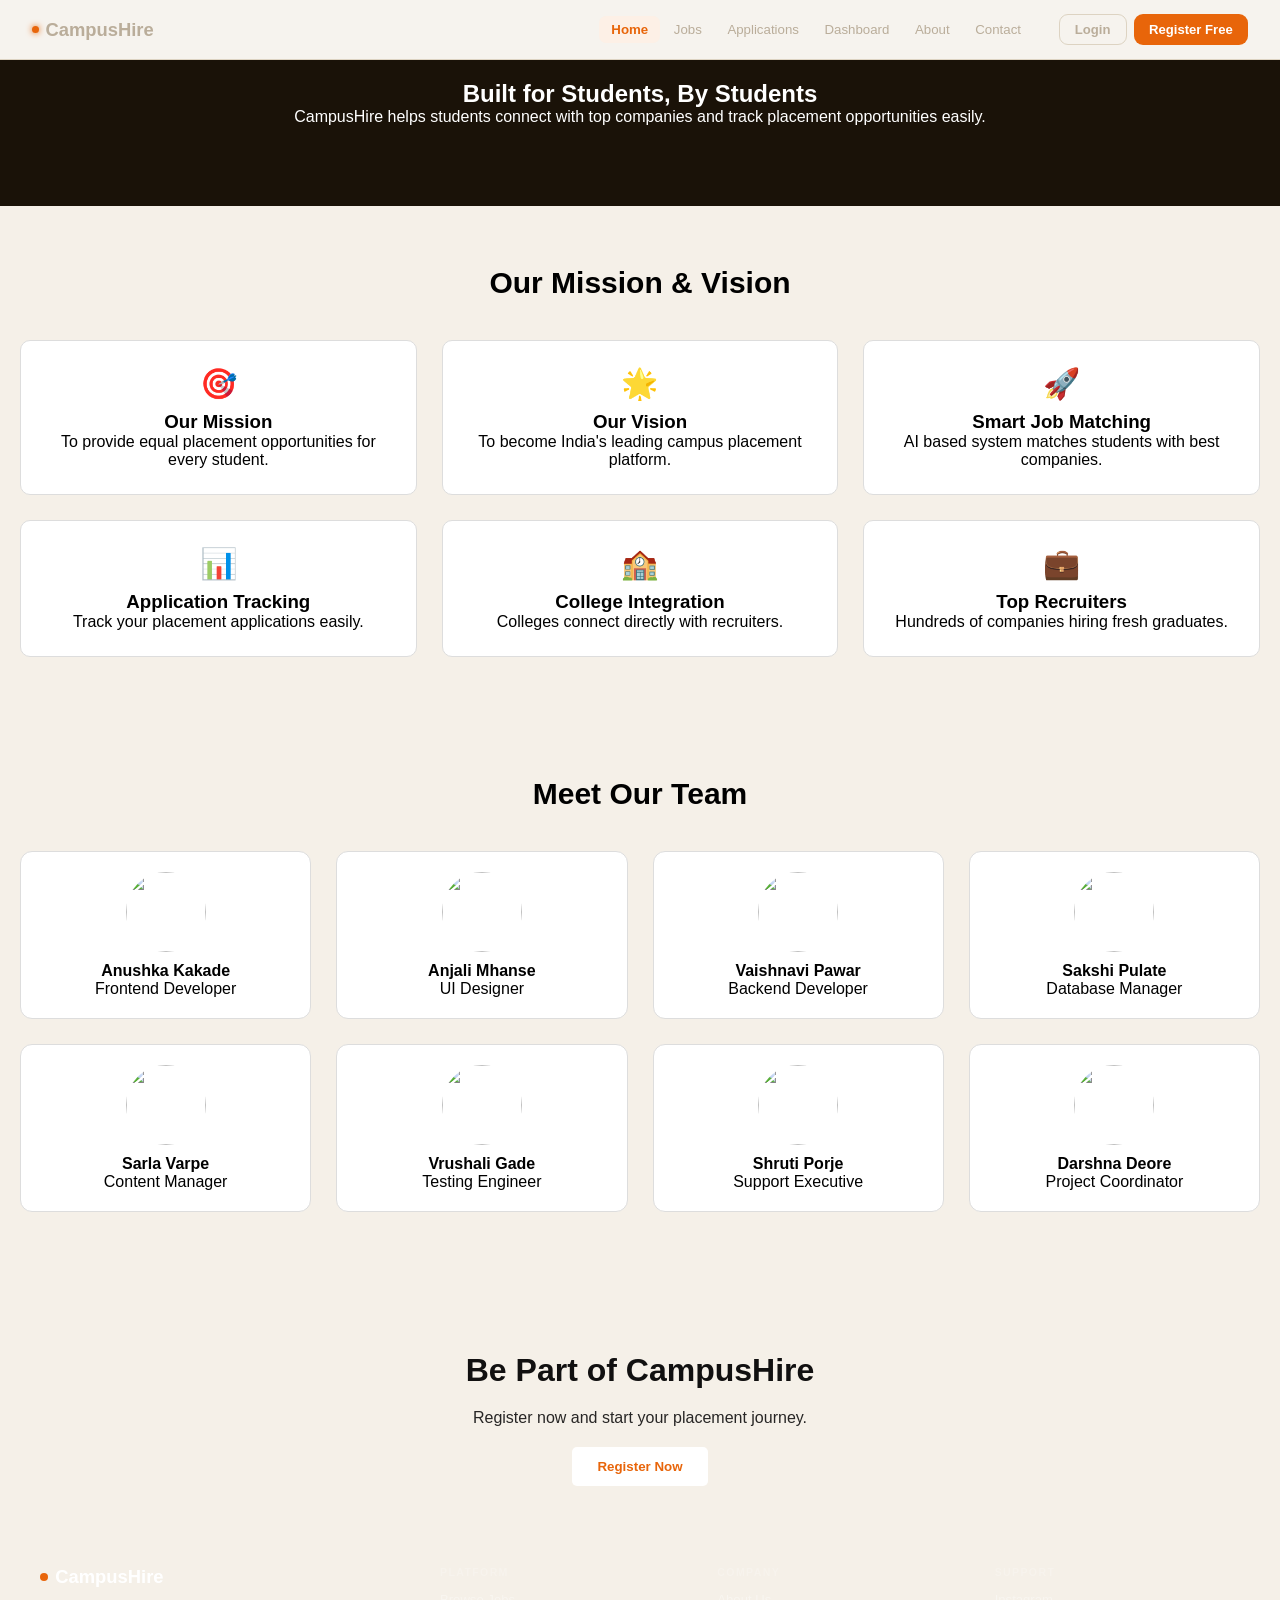
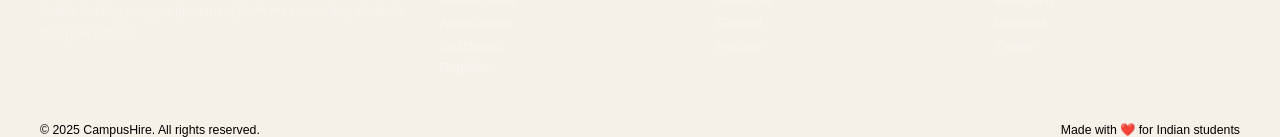
==== pages/about.html @ 1235e3e7 "upadte" ====
<!DOCTYPE html>
<html lang="en">
<head>
<meta charset="UTF-8">
<meta name="viewport" content="width=device-width, initial-scale=1.0">
<title>CampusHire - About</title>
<link rel="stylesheet" href="../css/about.css">
<script src="../js/about.js"></script>
</head>
<body>
<header>
  <nav class="navbar" id="navbar">
    <a class="nav-logo" href="#"><span class="nav-dot"></span>CampusHire</a>
    <div class="nav-links">
      <a href="../index.html" class="active">Home</a>
      <a href="../pages/job-listing.html">Jobs</a>
      <a href="../pages/Application-status.html">Applications</a>
      <a href="../pages/student-dashboard.html">Dashboard</a>
      <a href="../pages/about.html">About</a>
      <a href="../pages/contact.html">Contact</a>
    </div>
    <div class="nav-cta">
      <button class="btn btn-outline">Login</button>
      <button class="btn btn-primary">Register Free</button>
    </div>
    <button class="hamburger" id="hamburger" onclick="toggleMenu()">
      <span></span><span></span><span></span>
    </button>
  </nav>
  <!-- Mobile Menu -->
 
</header>
<!-- HERO SECTION -->

<section class="hero">

<h1>Built for Students, By Students</h1>

<p>
CampusHire helps students connect with top companies and track placement opportunities easily.
</p>

</section>


<!-- FEATURES SECTION -->

<section class="section">

<h2 class="section-title">Our Mission & Vision</h2>

<div class="feature-grid">

<div class="feature-card">

<div class="icon">🎯</div>

<h3>Our Mission</h3>

<p>
To provide equal placement opportunities for every student.
</p>

</div>


<div class="feature-card">

<div class="icon">🌟</div>

<h3>Our Vision</h3>

<p>
To become India's leading campus placement platform.
</p>

</div>


<div class="feature-card">

<div class="icon">🚀</div>

<h3>Smart Job Matching</h3>

<p>
AI based system matches students with best companies.
</p>

</div>


<div class="feature-card">

<div class="icon">📊</div>

<h3>Application Tracking</h3>

<p>
Track your placement applications easily.
</p>

</div>


<div class="feature-card">

<div class="icon">🏫</div>

<h3>College Integration</h3>

<p>
Colleges connect directly with recruiters.
</p>

</div>


<div class="feature-card">

<div class="icon">💼</div>

<h3>Top Recruiters</h3>

<p>
Hundreds of companies hiring fresh graduates.
</p>

</div>

</div>

</section>


<!-- TEAM SECTION -->

<section class="section">

<h2 class="section-title">Meet Our Team</h2>

<div class="team-grid">

<div class="team-card">

<img src="images/member1.jpg">

<h4>Anushka Kakade</h4>

<p>Frontend Developer</p>

</div>

<div class="team-card">

<img src="images/member2.jpg">

<h4>Anjali Mhanse</h4>

<p>UI Designer</p>

</div>

<div class="team-card">

<img src="images/member3.jpg">

<h4>Vaishnavi Pawar</h4>

<p>Backend Developer</p>

</div>

<div class="team-card">

<img src="images/member4.jpg">

<h4>Sakshi Pulate</h4>

<p>Database Manager</p>

</div>

<div class="team-card">

<img src="images/member5.jpg">

<h4>Sarla Varpe</h4>

<p>Content Manager</p>

</div>

<div class="team-card">

<img src="images/member6.jpg">

<h4>Vrushali Gade</h4>

<p>Testing Engineer</p>

</div>

<div class="team-card">

<img src="images/member7.jpg">

<h4>Shruti Porje</h4>

<p>Support Executive</p>

</div>

<div class="team-card">

<img src="images/member8.jpg">

<h4>Darshna Deore</h4>

<p>Project Coordinator</p>

</div>

</div>

</section>


<!-- JOIN SECTION -->

<section class="join">

<h2>Be Part of CampusHire</h2>

<p>
Register now and start your placement journey.
</p>

<button onclick="showToast()">Register Now</button>

</section>
<div id="toast"></div>

<script src="../js/about.js"></script>
<footer class="footer">
  <div class="footer-inner">
    <div>
      <div class="footer-brand">
        <span class="footer-brand-dot"></span>CampusHire
      </div>
      <p class="footer-desc">India's leading campus placement platform connecting students to top recruiters.</p>
    </div>
    <div class="footer-col">
      <div class="footer-col-title">Platform</div>
      <a href="../pages/job-listing.html">Browse Jobs</a>
      <a href="../pages/Application-status.html">Applications</a>
      <a href="../pages/student-dashboard.html">Dashboard</a>
      <a href="../pages/student-registration.html">Register</a>
    </div>
    <div class="footer-col">
      <div class="footer-col-title">Company</div>
      <a href="../pages/about.html">About Us</a>
      <a href="../pages/contact.html">Contact</a>
      <a href="../pages/student-registration.html">register</a>
    </div>
    <div class="footer-col">
      <div class="footer-col-title">Support</div>
      <a href="https://www.instagram.com/?hl=en">Instagram</a>
      <a href="https://www.facebook.com/">facebook</a>
      <a href="https://x.com/">Twitter</a>
    </div>
  </div>
  <div class="footer-bottom">
    <span>© 2025 CampusHire. All rights reserved.</span>
    <span>Made with ❤️ for Indian students</span>
  </div>
</footer>
</body>
</html>
---- css/about.css ----
/* HEADER CSS */
*,
*::before,
*::after {
    box-sizing: border-box;
    margin: 0;
    padding: 0
}

:root {
    --bg: #F5F0E8;
    --white: #FFFDF8;
    --border: #DDD3C2;

    --ink2: #baad9a;
    --muted: #ccc3b5;
    --orange: #E8650A;
    --orange-deep: #C4500A;
    --orange-s: #FDF0E6;
}

body {
    font-family: 'Bricolage Grotesque', sans-serif;
    background: var(--bg);
    color: var(--ink)
}

.navbar {
    position: fixed;
    top: 0;
    left: 0;
    right: 0;
    height: 60px;
    background: rgba(255, 253, 248, 0.96);
    backdrop-filter: blur(16px);
    border-bottom: 1.5px solid var(--border);
    z-index: 999;
    display: flex;
    align-items: center;
    padding: 0 2rem;
    gap: 1rem
}

.nav-logo {
    font-family: 'Clash Display', sans-serif;
    font-weight: 700;
    font-size: 1.15rem;
    color: var(--ink);
    display: flex;
    align-items: center;
    gap: 0.4rem;
    text-decoration: none;
    margin-right: auto;
    text-decoration: none;
    color: #baad9a;

}

.nav-dot {
    width: 7px;
    height: 7px;
    border-radius: 50%;
    background: var(--orange);
    box-shadow: 0 0 6px var(--orange)
}

.nav-links {
    display: flex;
    gap: 0.1rem
}

.nav-links a {
    font-size: 0.83rem;
    font-weight: 500;
    color: var(--ink2);
    padding: 0.38rem 0.75rem;
    border-radius: 7px;
    text-decoration: none;
    transition: all 0.18s;
    cursor: pointer
}

.nav-links a:hover,
.nav-links a.active {
    background: var(--orange-s);
    color: var(--orange);
    font-weight: 600
}

.nav-cta {
    display: flex;
    gap: 0.45rem;
    margin-left: 0.6rem
}

.btn {
    display: inline-flex;
    align-items: center;
    gap: 0.35rem;
    padding: 0.45rem 0.95rem;
    border-radius: 9px;
    font-size: 0.82rem;
    font-weight: 600;
    cursor: pointer;
    transition: all 0.18s;
    border: none;
    font-family: 'Bricolage Grotesque', sans-serif;
    text-decoration: none
}

.btn-outline {
    background: transparent;
    border: 1.5px solid var(--border);
    color: var(--ink2)
}

.btn-outline:hover {
    border-color: var(--orange);
    color: var(--orange)
}

.btn-primary {
    background: var(--orange);
    color: #fff
}

.btn-primary:hover {
    background: var(--orange-deep);
    transform: translateY(-1px)
}

/* Hamburger (mobile) */
.hamburger {
    display: none;
    flex-direction: column;
    gap: 5px;
    cursor: pointer;
    background: none;
    border: none;
    padding: 4px
}

.hamburger span {
    display: block;
    width: 22px;
    height: 2px;
    background: var(--ink);
    border-radius: 2px;
    transition: all 0.28s
}

.hamburger.open span:nth-child(1) {
    transform: translateY(7px) rotate(45deg)
}

.hamburger.open span:nth-child(2) {
    opacity: 0
}

.hamburger.open span:nth-child(3) {
    transform: translateY(-7px) rotate(-45deg)
}

/* Mobile dropdown */
.mobile-menu {
    display: none;
    position: fixed;
    top: 60px;
    left: 0;
    right: 0;
    background: var(--white);
    border-bottom: 1.5px solid var(--border);
    padding: 1rem 1.5rem 1.5rem;
    z-index: 998;
    flex-direction: column;
    gap: 0.3rem;
    box-shadow: 0 10px 28px rgba(26, 18, 8, 0.1)
}

.mobile-menu.open {
    display: flex
}

.mobile-menu a {
    font-size: 0.9rem;
    font-weight: 500;
    color: var(--ink2);
    padding: 0.6rem 0.8rem;
    border-radius: 8px;
    text-decoration: none;
    transition: all 0.18s;
    cursor: pointer
}

.mobile-menu a:hover,
.mobile-menu a.active {
    background: var(--orange-s);
    color: var(--orange);
    font-weight: 600
}

.mobile-cta {
    display: flex;
    gap: 0.5rem;
    margin-top: 0.8rem;
    padding-top: 0.8rem;
    border-top: 1.5px solid var(--border)
}

.mobile-cta .btn {
    flex: 1;
    justify-content: center
}

@media(max-width:680px) {

    .nav-links,
    .nav-cta {
        display: none
    }

    .hamburger {
        display: flex
    }
}

* {
    margin: 0;
    padding: 0;
    box-sizing: border-box;

}

body {

    font-family: Arial;

    background: #f5f0e8;

}

.hero {

    text-align: center;

    padding: 80px 20px;

    background: #1a1208;

    color: white;

}

.about-hero p {
    color: rgba(255, 255, 255, 0.48);
    font-size: 0.95rem;
    max-width: 540px;
    margin: 2rem auto 0;
    /* वरचा space वाढवला */
    line-height: 1.75;
    position: relative;
    z-index: 1;
}


/* SECTION */

.section {

    padding: 60px 20px;

    text-align: center;

}

.section-title {

    font-size: 30px;

    margin-bottom: 40px;

}


/* FEATURES */

.feature-grid {

    display: grid;

    grid-template-columns: repeat(3, 1fr);

    gap: 25px;

}

.feature-card {

    background: white;

    padding: 25px;

    border-radius: 10px;

    border: 1px solid #ddd;

}

.feature-card {

    background: white;
    padding: 25px;
    border-radius: 10px;
    border: 1px solid #ddd;
    transition: 0.3s;

}

.feature-card:hover {

    transform: translateY(-8px);
    box-shadow: 0 10px 25px rgba(0, 0, 0, 0.15);
    border-color: #e8650a;

}

.icon {

    font-size: 30px;

    margin-bottom: 10px;

}


/* TEAM */

.team-grid {

    display: grid;

    grid-template-columns: repeat(4, 1fr);

    gap: 25px;

}

.team-card {

    background: white;

    padding: 20px;

    border-radius: 10px;

    border: 1px solid #ddd;

}



.team-card img {

    width: 80px;

    height: 80px;

    border-radius: 50%;

    margin-bottom: 10px;

}

.team-card {

    background: white;

    padding: 20px;

    border-radius: 12px;

    border: 1px solid #ddd;

    text-align: center;

    transition: all 0.3s ease;

    cursor: pointer;

}

.team-card:hover {

    transform: translateY(-10px);

    box-shadow: 0 12px 30px rgba(0, 0, 0, 0.15);

    border-color: #e8650a;

}


/* JOIN */

.join {

    text-align: center;

    padding: 80px 20px;

    background: linear-gradient(135deg, #e8650a a, #f28a3c);

    color: rgb(17, 16, 16);

}

.join h2 {

    font-size: 32px;
    margin-bottom: 20px;

}

.join p {
    font-size: 16px;
    margin-bottom: 20px;
    opacity: 0.9;
}

.join button {

    padding: 12px 25px;

    border: none;

    background: white;

    color: #e8650a;

    border-radius: 5px;

    font-weight: bold;

    cursor: pointer;

    transition: all 0.3s ease;

}

.join button:hover {

    background: #1a1208;

    color: white;

    transform: translateY(-3px);
}

/* TOAST */

#toast {
    position: fixed;
    bottom: 20px;
    right: 20px;
    background: black;
    color: white;
    padding: 10px 20px;
    border-radius: 5px;
    display: none;
}

══════════════════════════════════════ */
.footer{
  background:var(--ink);
  color:rgba(255,255,255,0.4);
  padding:3.5rem 2.5rem 2rem
}
.footer-inner{
  display:grid;
  grid-template-columns:1.5fr 1fr 1fr 1fr;
  gap:2rem;
  max-width:1200px;margin:0 auto 2.5rem
}

/* Brand col */
.footer-brand-wrap{}
.footer-brand{
  font-family:'Clash Display',sans-serif;font-weight:700;
  font-size:1.15rem;color:#fff;
  display:flex;align-items:center;gap:0.45rem;margin-bottom:0.75rem
}
.footer-brand-dot{
  width:8px;height:8px;border-radius:50%;background:var(--orange)
}
.footer-desc{
  font-size:0.81rem;line-height:1.75;
  color:rgba(255,255,255,0.3);margin-bottom:1.3rem
}

/* Social icons */
.footer-socials{display:flex;gap:0.5rem;flex-wrap:wrap}
.footer-social-btn{
  width:34px;height:34px;border-radius:9px;
  background:rgba(255,255,255,0.07);
  border:1px solid rgba(255,255,255,0.1);
  display:flex;align-items:center;justify-content:center;
  font-size:0.9rem;cursor:pointer;transition:all 0.2s;
  text-decoration:none
}
.footer-social-btn:hover{
  background:var(--orange);border-color:var(--orange);
  transform:translateY(-2px)
}

/* Link cols */
.footer-col-title{
  font-size:0.66rem;font-weight:700;letter-spacing:0.13em;
  text-transform:uppercase;color:rgba(255,255,255,0.22);
  margin-bottom:0.9rem
}
.footer-col a{
  display:block;font-size:0.82rem;
  color:rgba(255,255,255,0.38);
  cursor:pointer;margin-bottom:0.48rem;
  transition:color 0.2s;text-decoration:none
}
.footer-col a:hover{color:var(--orange)}

/* Divider */
.footer-divider{
  border:none;border-top:1px solid rgba(255,255,255,0.08);
  margin:0 auto 1.3rem;max-width:1200px
}

/* Bottom bar */
.footer-bottom{
  max-width:1200px;margin:0 auto;
  display:flex;align-items:center;justify-content:space-between;
  font-size:0.77rem;flex-wrap:wrap;gap:0.5rem
}
.footer-bottom-left{color:rgba(255,255,255,0.3)}
.footer-bottom-right{
  display:flex;align-items:center;gap:1.2rem;
  color:rgba(255,255,255,0.3)
}
.footer-bottom-right a{
  color:rgba(255,255,255,0.3);text-decoration:none;transition:color 0.2s
}
.footer-bottom-right a:hover{color:var(--orange)}

/* ══ RESPONSIVE ══ */
@media(max-width:900px){
  .footer-inner{grid-template-columns:1fr 1fr}
}
@media(max-width:680px){
  .navbar{padding:0 1.2rem}
  .nav-links,.nav-cta{display:none}
  .hamburger{display:flex}
}
@media(max-width:500px){
  .footer{padding:2.5rem 1.3rem 1.5rem}
  .footer-inner{grid-template-columns:1fr}
}
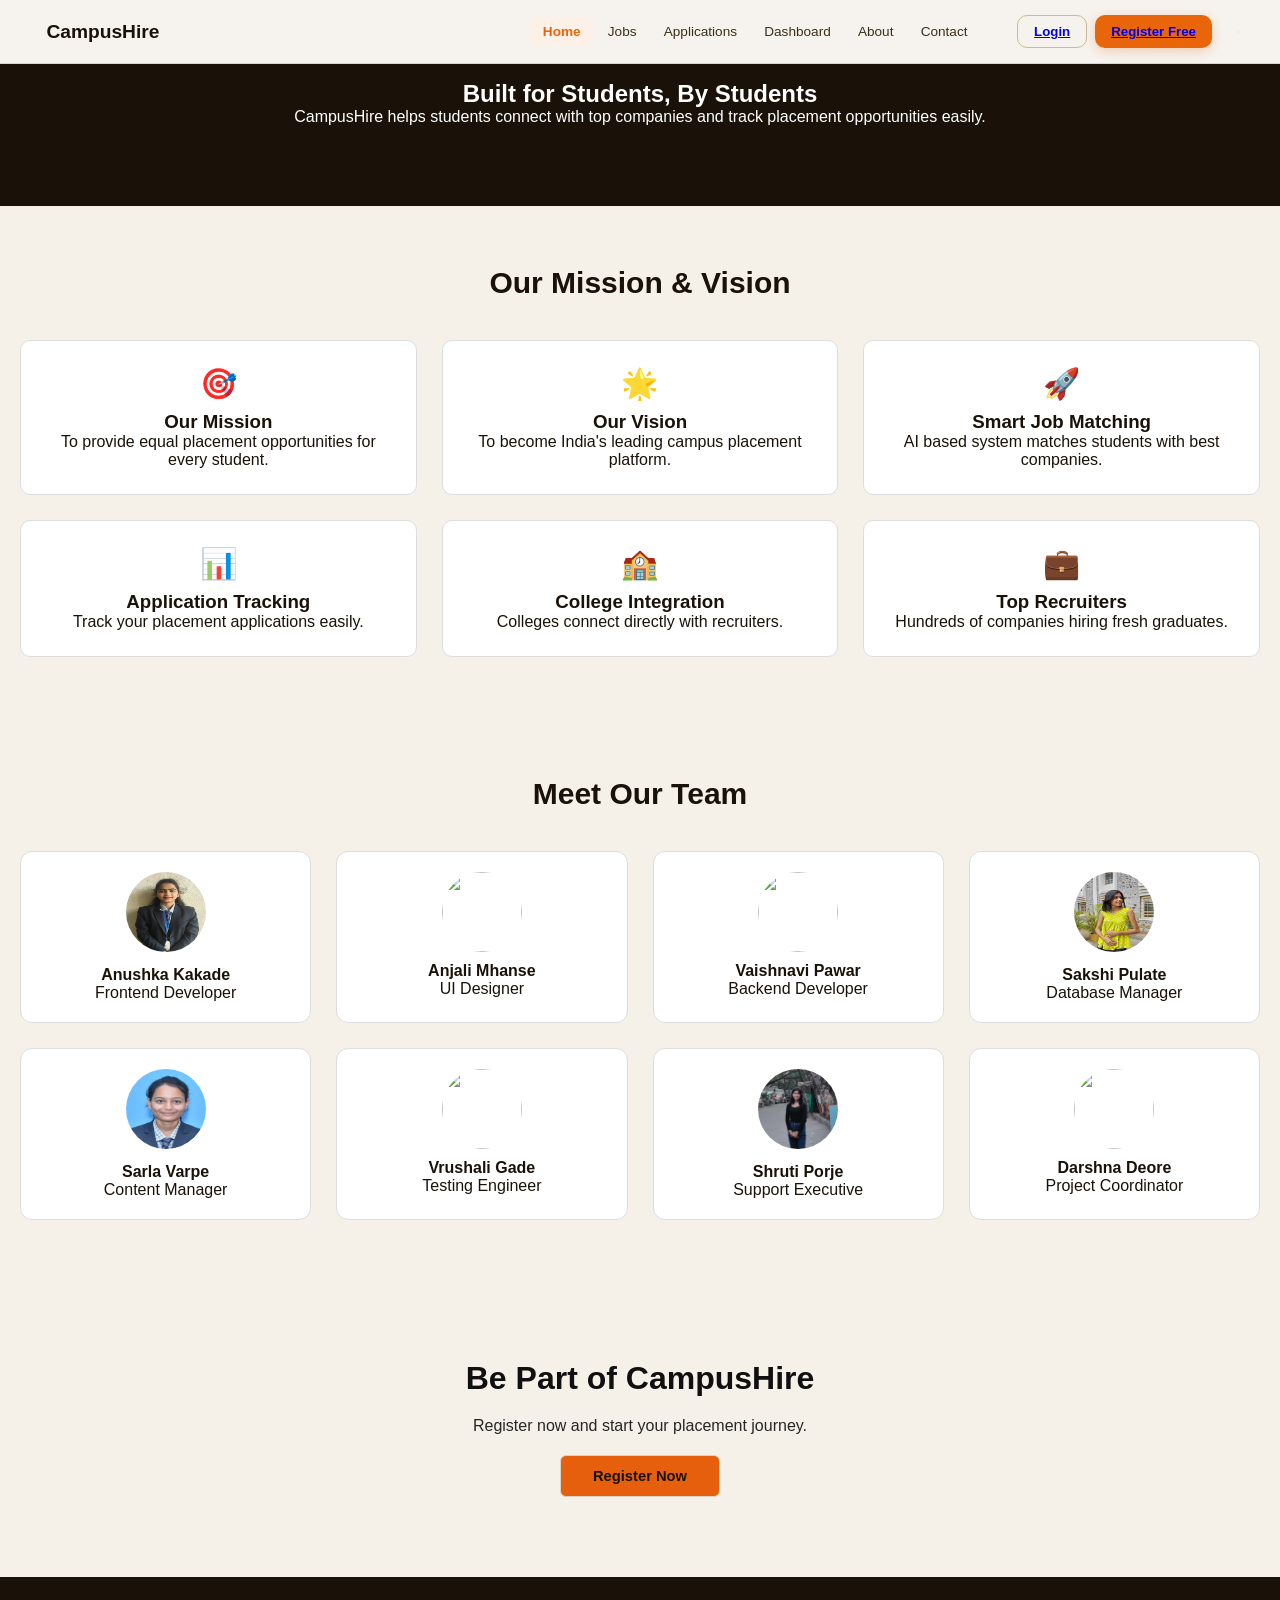
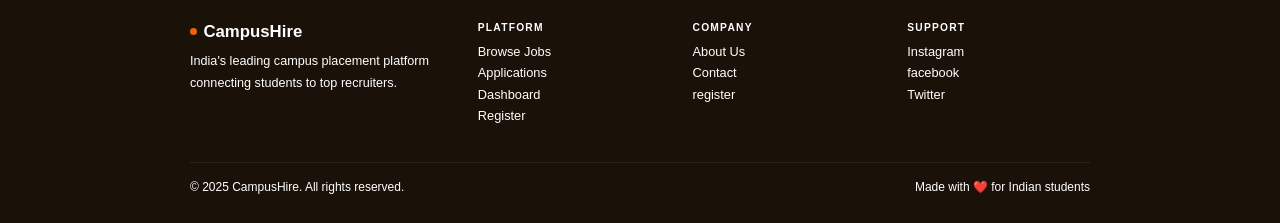
==== commit c85b0635: "Merge branch 'anjalimhase24:main' into main" ====
--- a/pages/about.html
+++ b/pages/about.html
@@ -20,8 +20,8 @@
       <a href="../pages/contact.html">Contact</a>
     </div>
     <div class="nav-cta">
-      <button class="btn btn-outline">Login</button>
-      <button class="btn btn-primary">Register Free</button>
+      <button class="btn btn-outline"><a href="../pages/login.html">Login</a></button>
+      <button class="btn btn-primary"><a href="../pages/student-registration.html">Register Free</a></button>
     </div>
     <button class="hamburger" id="hamburger" onclick="toggleMenu()">
       <span></span><span></span><span></span>
@@ -143,7 +143,7 @@
 
 <div class="team-card">
 
-<img src="images/member1.jpg">
+<img src="./../images/anushkaa.png">
 
 <h4>Anushka Kakade</h4>
 
@@ -153,7 +153,7 @@
 
 <div class="team-card">
 
-<img src="images/member2.jpg">
+<img src="./../images/anjali.png.jpeg">
 
 <h4>Anjali Mhanse</h4>
 
@@ -163,7 +163,7 @@
 
 <div class="team-card">
 
-<img src="images/member3.jpg">
+<img src="./../images/vaishnavi.png">
 
 <h4>Vaishnavi Pawar</h4>
 
@@ -173,7 +173,7 @@
 
 <div class="team-card">
 
-<img src="images/member4.jpg">
+<img src="./../images/sakshi.png">
 
 <h4>Sakshi Pulate</h4>
 
@@ -183,7 +183,7 @@
 
 <div class="team-card">
 
-<img src="images/member5.jpg">
+<img src="./../images/sarla.png.jpeg">
 
 <h4>Sarla Varpe</h4>
 
@@ -193,7 +193,7 @@
 
 <div class="team-card">
 
-<img src="images/member6.jpg">
+<img src="./../images/rushali.png">
 
 <h4>Vrushali Gade</h4>
 
@@ -203,7 +203,7 @@
 
 <div class="team-card">
 
-<img src="images/member7.jpg">
+<img src="./../images/shruti.png.jpeg">
 
 <h4>Shruti Porje</h4>
 
@@ -213,7 +213,7 @@
 
 <div class="team-card">
 
-<img src="images/member8.jpg">
+<img src="./../images/darshna.png.jpeg">
 
 <h4>Darshna Deore</h4>
 
@@ -236,7 +236,9 @@
 Register now and start your placement journey.
 </p>
 
-<button onclick="showToast()">Register Now</button>
+<div class="job-bottom button">
+  <button onclick="showToast()">Register Now</button>
+</div>
 
 </section>
 <div id="toast"></div>
--- a/css/about.css
+++ b/css/about.css
@@ -1,4 +1,7 @@
-/* HEADER CSS */
+/* ══════════════════════════════════════════
+   CAMPUSHIRE — APPLICATION STATUS PAGE
+   Theme: Orange · Black · Cream
+   ══════════════════════════════════════════ */
 *,
 *::before,
 *::after {
@@ -8,79 +11,119 @@
 }
 
 :root {
-    --bg: #F5F0E8;
+    /* Cream */
+    --cream: #F5F0E8;
+    --cream2: #EDE7D9;
+    --cream3: #E2D9C8;
     --white: #FFFDF8;
-    --border: #DDD3C2;
-
-    --ink2: #baad9a;
-    --muted: #ccc3b5;
+    /* Black */
+    --ink: #1A1208;
+    --ink2: #3D2E18;
+    --muted: #7A6A52;
+    --muted2: #B0A08A;
+    /* Orange */
     --orange: #E8650A;
     --orange-deep: #C4500A;
     --orange-s: #FDF0E6;
+    --orange-mid: #F28A3C;
+    --amber: #F0A830;
+    --amber-s: #FEF6E0;
+    /* Status colors */
+    --green: #2D7A4F;
+    --green-s: #E6F5ED;
+    --violet: #6D3AC7;
+    --violet-s: #EDE8FA;
+    --coral: #D63B3B;
+    --coral-s: #FDEAEA;
+    --border: #DDD3C2;
+    --border2: #C8BB9F;
+}
+
+html {
+    scroll-behavior: smooth
 }
 
 body {
     font-family: 'Bricolage Grotesque', sans-serif;
-    background: var(--bg);
-    color: var(--ink)
-}
-
+    background: var(--cream);
+    color: var(--ink);
+    min-height: 100vh;
+    overflow-x: hidden
+}
+
+::-webkit-scrollbar {
+    width: 5px
+}
+
+::-webkit-scrollbar-track {
+    background: var(--cream2)
+}
+
+::-webkit-scrollbar-thumb {
+    background: var(--orange);
+    border-radius: 10px
+}
+
+/* ══════ NAVBAR ══════ */
 .navbar {
     position: fixed;
     top: 0;
     left: 0;
     right: 0;
-    height: 60px;
+    height: 64px;
     background: rgba(255, 253, 248, 0.96);
-    backdrop-filter: blur(16px);
+    backdrop-filter: blur(18px);
     border-bottom: 1.5px solid var(--border);
-    z-index: 999;
+    z-index: 300;
     display: flex;
     align-items: center;
-    padding: 0 2rem;
-    gap: 1rem
+    padding: 0 2.5rem;
+    gap: 1.5rem
 }
 
 .nav-logo {
     font-family: 'Clash Display', sans-serif;
     font-weight: 700;
-    font-size: 1.15rem;
+    font-size: 1.2rem;
     color: var(--ink);
     display: flex;
     align-items: center;
     gap: 0.4rem;
-    text-decoration: none;
+    cursor: pointer;
     margin-right: auto;
-    text-decoration: none;
-    color: #baad9a;
-
-}
-
-.nav-dot {
-    width: 7px;
-    height: 7px;
+    text-decoration: none
+}
+
+.nav-logo-dot {
+    width: 8px;
+    height: 8px;
     border-radius: 50%;
     background: var(--orange);
-    box-shadow: 0 0 6px var(--orange)
+    box-shadow: 0 0 8px var(--orange)
 }
 
 .nav-links {
     display: flex;
+    align-items: center;
     gap: 0.1rem
 }
 
 .nav-links a {
-    font-size: 0.83rem;
+    text-decoration: none;
+    font-size: 0.85rem;
     font-weight: 500;
     color: var(--ink2);
-    padding: 0.38rem 0.75rem;
-    border-radius: 7px;
-    text-decoration: none;
-    transition: all 0.18s;
+    padding: 0.42rem 0.8rem;
+    border-radius: 8px;
+    transition: all 0.2s;
     cursor: pointer
 }
 
-.nav-links a:hover,
+.nav-links a:hover {
+    background: var(--orange-s);
+    color: var(--orange)
+}
+
 .nav-links a.active {
     background: var(--orange-s);
     color: var(--orange);
@@ -89,139 +132,74 @@
 
 .nav-cta {
     display: flex;
-    gap: 0.45rem;
-    margin-left: 0.6rem
-}
-
+    gap: 0.5rem;
+    margin-left: 0.8rem
+}
+
+/* ══════ BUTTONS ══════ */
 .btn {
     display: inline-flex;
     align-items: center;
-    gap: 0.35rem;
-    padding: 0.45rem 0.95rem;
-    border-radius: 9px;
-    font-size: 0.82rem;
+    gap: 0.4rem;
+    padding: 0.5rem 1rem;
+    border-radius: 10px;
+    font-size: 0.83rem;
     font-weight: 600;
     cursor: pointer;
-    transition: all 0.18s;
+    transition: all 0.2s;
+    text-decoration: none;
     border: none;
-    font-family: 'Bricolage Grotesque', sans-serif;
-    text-decoration: none
+    font-family: 'Bricolage Grotesque', sans-serif
 }
 
 .btn-outline {
     background: transparent;
-    border: 1.5px solid var(--border);
-    color: var(--ink2)
+    border: 1.5px solid var(--border2);
+    color: var(--ink2);
+    text-decoration: none;
 }
 
 .btn-outline:hover {
     border-color: var(--orange);
-    color: var(--orange)
+    color: var(--orange);
+    text-decoration: none;
 }
 
 .btn-primary {
     background: var(--orange);
-    color: #fff
+    color: #fff;
+    box-shadow: 0 3px 12px rgba(232, 101, 10, 0.28);
+    text-decoration: none;
+
 }
 
 .btn-primary:hover {
     background: var(--orange-deep);
+    transform: translateY(-1px);
+    box-shadow: 0 8px 20px rgba(232, 101, 10, 0.38);
+}
+
+.btn-dark {
+    background: var(--ink);
+    color: #fff;
+    text-decoration: none;
+}
+
+.btn-dark:hover {
+    background: var(--ink2);
     transform: translateY(-1px)
 }
 
-/* Hamburger (mobile) */
-.hamburger {
-    display: none;
-    flex-direction: column;
-    gap: 5px;
-    cursor: pointer;
-    background: none;
-    border: none;
-    padding: 4px
-}
-
-.hamburger span {
-    display: block;
-    width: 22px;
-    height: 2px;
-    background: var(--ink);
-    border-radius: 2px;
-    transition: all 0.28s
-}
-
-.hamburger.open span:nth-child(1) {
-    transform: translateY(7px) rotate(45deg)
-}
-
-.hamburger.open span:nth-child(2) {
-    opacity: 0
-}
-
-.hamburger.open span:nth-child(3) {
-    transform: translateY(-7px) rotate(-45deg)
-}
-
-/* Mobile dropdown */
-.mobile-menu {
-    display: none;
-    position: fixed;
-    top: 60px;
-    left: 0;
-    right: 0;
-    background: var(--white);
-    border-bottom: 1.5px solid var(--border);
-    padding: 1rem 1.5rem 1.5rem;
-    z-index: 998;
-    flex-direction: column;
-    gap: 0.3rem;
-    box-shadow: 0 10px 28px rgba(26, 18, 8, 0.1)
-}
-
-.mobile-menu.open {
-    display: flex
-}
-
-.mobile-menu a {
-    font-size: 0.9rem;
-    font-weight: 500;
-    color: var(--ink2);
-    padding: 0.6rem 0.8rem;
-    border-radius: 8px;
-    text-decoration: none;
-    transition: all 0.18s;
-    cursor: pointer
-}
-
-.mobile-menu a:hover,
-.mobile-menu a.active {
-    background: var(--orange-s);
-    color: var(--orange);
-    font-weight: 600
-}
-
-.mobile-cta {
-    display: flex;
-    gap: 0.5rem;
-    margin-top: 0.8rem;
-    padding-top: 0.8rem;
-    border-top: 1.5px solid var(--border)
-}
-
-.mobile-cta .btn {
-    flex: 1;
-    justify-content: center
-}
-
-@media(max-width:680px) {
-
-    .nav-links,
-    .nav-cta {
-        display: none
-    }
-
-    .hamburger {
-        display: flex
-    }
+.btn-lg {
+    padding: 0.72rem 1.7rem;
+    font-size: 0.93rem;
+    border-radius: 12px
+}
+
+.btn-sm {
+    padding: 0.32rem 0.75rem;
+    font-size: 0.76rem;
+    border-radius: 7px
 }
 
 * {
@@ -447,13 +425,23 @@
 
 }
 
-.join button:hover {
-
-    background: #1a1208;
-
-    color: white;
-
-    transform: translateY(-3px);
+.job-bottom button{
+ padding: 0.75rem 2rem;
+  border-radius: 6px;
+  font-weight: 600;
+  font-size: 0.92rem;
+  cursor: pointer;
+  transition: all 0.2s;
+  border: none;
+  font-family: 'DM Sans', sans-serif;
+  background: transparent;
+   border: 1.5px solid var(--border);
+  color: var(--ink);
+  background-color: #e65f0c;
+}
+.job-bottom button:hover{
+    opacity: 0.88;
+  transform: translateY(-1px);
 }
 
 /* TOAST */
@@ -469,95 +457,95 @@
     display: none;
 }
 
-══════════════════════════════════════ */
-.footer{
-  background:var(--ink);
-  color:rgba(255,255,255,0.4);
-  padding:3.5rem 2.5rem 2rem
-}
-.footer-inner{
-  display:grid;
-  grid-template-columns:1.5fr 1fr 1fr 1fr;
-  gap:2rem;
-  max-width:1200px;margin:0 auto 2.5rem
-}
-
-/* Brand col */
-.footer-brand-wrap{}
-.footer-brand{
-  font-family:'Clash Display',sans-serif;font-weight:700;
-  font-size:1.15rem;color:#fff;
-  display:flex;align-items:center;gap:0.45rem;margin-bottom:0.75rem
-}
-.footer-brand-dot{
-  width:8px;height:8px;border-radius:50%;background:var(--orange)
-}
-.footer-desc{
-  font-size:0.81rem;line-height:1.75;
-  color:rgba(255,255,255,0.3);margin-bottom:1.3rem
-}
-
-/* Social icons */
-.footer-socials{display:flex;gap:0.5rem;flex-wrap:wrap}
-.footer-social-btn{
-  width:34px;height:34px;border-radius:9px;
-  background:rgba(255,255,255,0.07);
-  border:1px solid rgba(255,255,255,0.1);
-  display:flex;align-items:center;justify-content:center;
-  font-size:0.9rem;cursor:pointer;transition:all 0.2s;
-  text-decoration:none
-}
-.footer-social-btn:hover{
-  background:var(--orange);border-color:var(--orange);
-  transform:translateY(-2px)
-}
-
-/* Link cols */
-.footer-col-title{
-  font-size:0.66rem;font-weight:700;letter-spacing:0.13em;
-  text-transform:uppercase;color:rgba(255,255,255,0.22);
-  margin-bottom:0.9rem
-}
-.footer-col a{
-  display:block;font-size:0.82rem;
-  color:rgba(255,255,255,0.38);
-  cursor:pointer;margin-bottom:0.48rem;
-  transition:color 0.2s;text-decoration:none
-}
-.footer-col a:hover{color:var(--orange)}
-
-/* Divider */
-.footer-divider{
-  border:none;border-top:1px solid rgba(255,255,255,0.08);
-  margin:0 auto 1.3rem;max-width:1200px
-}
-
-/* Bottom bar */
-.footer-bottom{
-  max-width:1200px;margin:0 auto;
-  display:flex;align-items:center;justify-content:space-between;
-  font-size:0.77rem;flex-wrap:wrap;gap:0.5rem
-}
-.footer-bottom-left{color:rgba(255,255,255,0.3)}
-.footer-bottom-right{
-  display:flex;align-items:center;gap:1.2rem;
-  color:rgba(255,255,255,0.3)
-}
-.footer-bottom-right a{
-  color:rgba(255,255,255,0.3);text-decoration:none;transition:color 0.2s
-}
-.footer-bottom-right a:hover{color:var(--orange)}
-
-/* ══ RESPONSIVE ══ */
-@media(max-width:900px){
-  .footer-inner{grid-template-columns:1fr 1fr}
-}
-@media(max-width:680px){
-  .navbar{padding:0 1.2rem}
-  .nav-links,.nav-cta{display:none}
-  .hamburger{display:flex}
-}
-@media(max-width:500px){
-  .footer{padding:2.5rem 1.3rem 1.5rem}
-  .footer-inner{grid-template-columns:1fr}
-}
+
+* FOOTER CSS */:root {
+    --ink: #1A1208;
+    --orange: #E8650A;
+    --border: #DDD3C2;
+}
+
+.footer {
+    background: var(--ink);
+    color: white;
+    padding: 2.8rem 2rem 1.8rem;
+    font-family: 'Bricolage Grotesque', sans-serif
+}
+
+.footer-inner {
+    display: grid;
+    grid-template-columns: 1.4fr 1fr 1fr 1fr;
+    gap: 2rem;
+    max-width: 900px;
+    margin: 0 auto 2rem
+}
+
+.footer-brand {
+    font-family: 'Clash Display', sans-serif;
+    font-weight: 700;
+    font-size: 1.05rem;
+    color: #fff;
+    display: flex;
+    align-items: center;
+    gap: 0.4rem;
+    margin-bottom: 0.6rem
+}
+
+.footer-brand-dot {
+    width: 7px;
+    height: 7px;
+    border-radius: 50%;
+    background: var(--orange)
+}
+
+.footer-desc {
+    font-size: 0.79rem;
+    line-height: 1.7;
+    color: white;
+}
+
+.footer-col-title {
+    font-size: 0.64rem;
+    font-weight: 700;
+    letter-spacing: 0.12em;
+    text-transform: uppercase;
+    color:white;
+    margin-bottom: 0.7rem
+}
+
+.footer-col a {
+    display: block;
+    font-size: 0.8rem;
+    color: white;
+    margin-bottom: 0.4rem;
+    transition: color 0.18s;
+    text-decoration: none;
+    cursor: pointer
+}
+
+.footer-col a:hover {
+    color: var(--orange)
+}
+
+.footer-bottom {
+    max-width: 900px;
+    margin: 0 auto;
+    border-top: 1px solid rgba(255, 255, 255, 0.07);
+    padding-top: 1.1rem;
+    display: flex;
+    justify-content: space-between;
+    font-size: 0.75rem;
+    flex-wrap: wrap;
+    gap: 0.4rem
+}
+
+@media(max-width:700px) {
+    .footer-inner {
+        grid-template-columns: 1fr 1fr
+    }
+}
+
+@media(max-width:450px) {
+    .footer-inner {
+        grid-template-columns: 1fr
+    }
+}
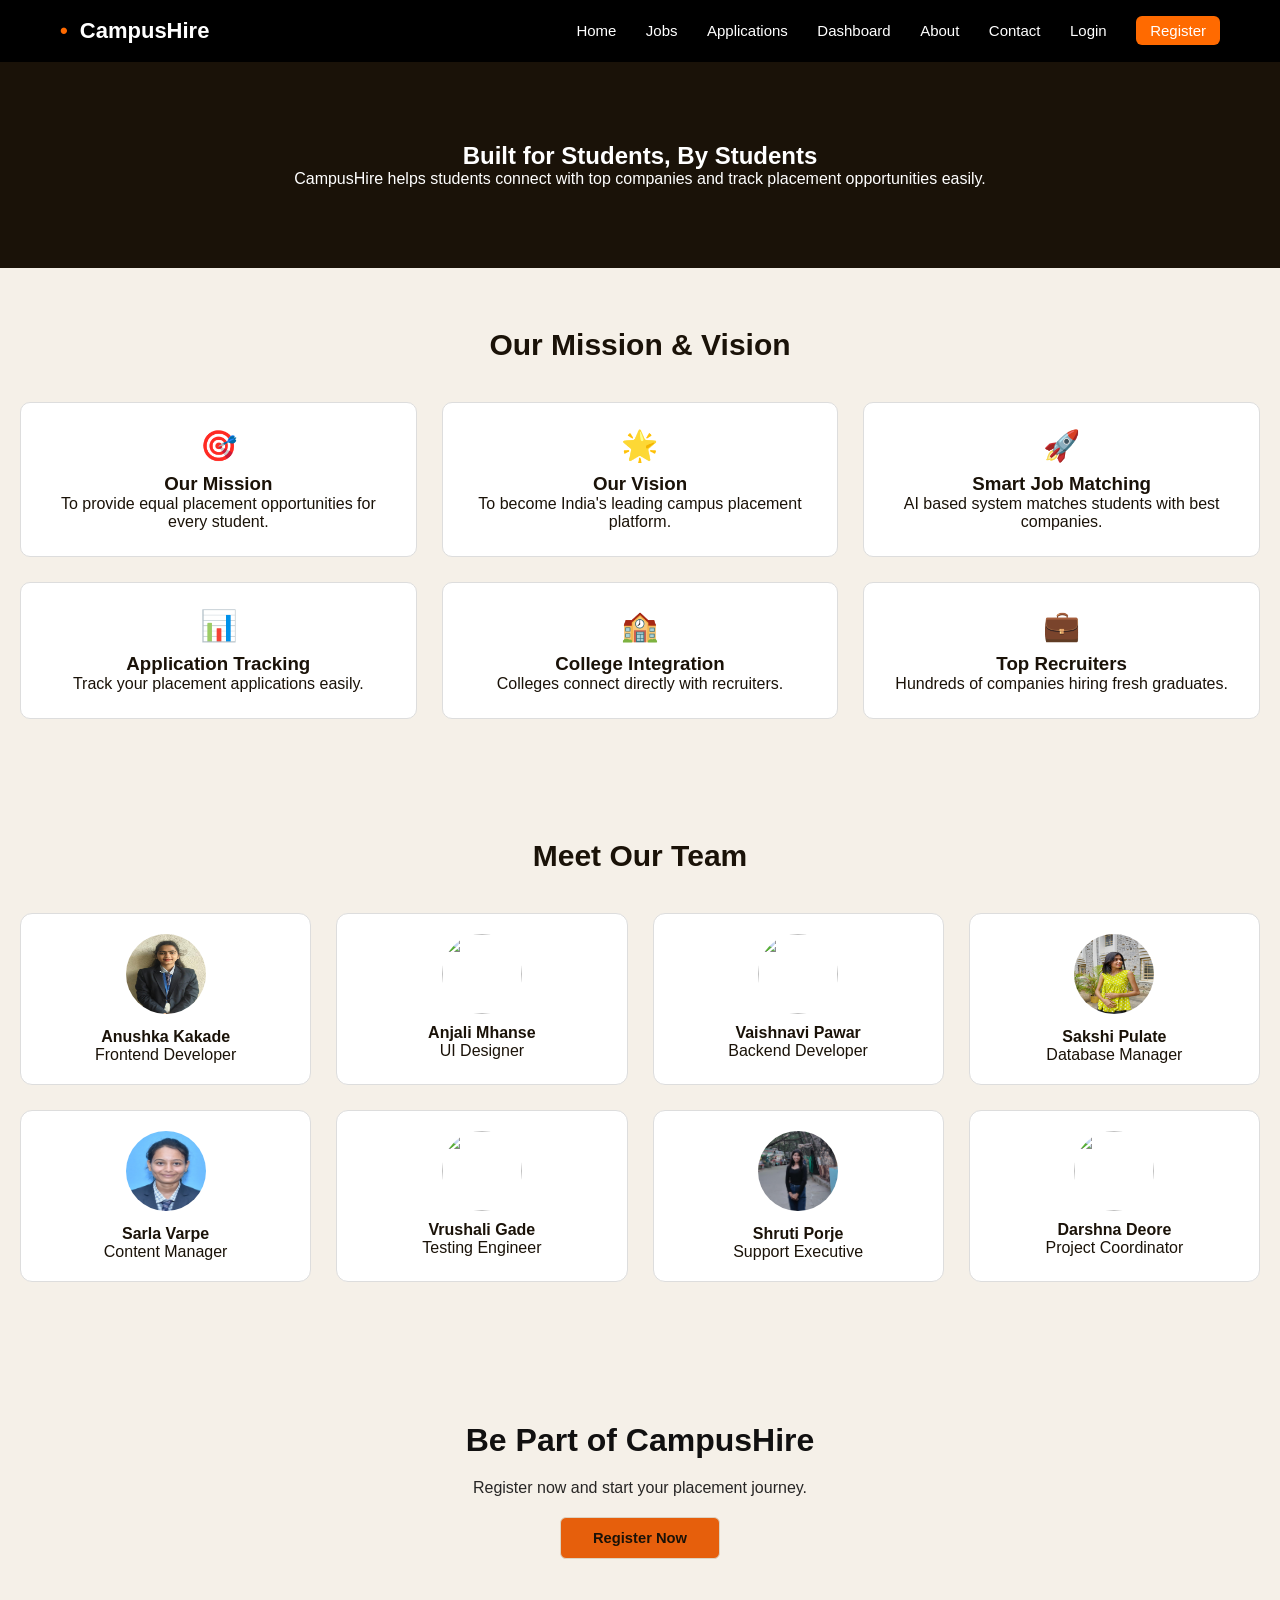
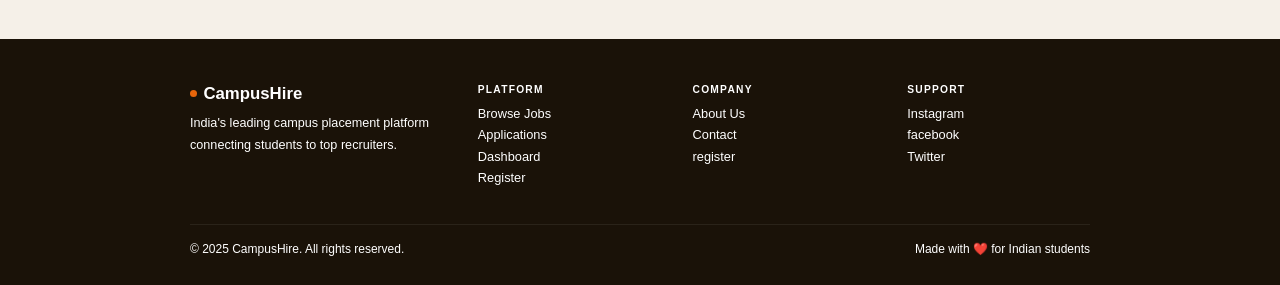
==== commit 998cdad2: "change navbar" ====
--- a/pages/about.html
+++ b/pages/about.html
@@ -8,241 +8,133 @@
 <script src="../js/about.js"></script>
 </head>
 <body>
-<header>
-  <nav class="navbar" id="navbar">
-    <a class="nav-logo" href="#"><span class="nav-dot"></span>CampusHire</a>
-    <div class="nav-links">
-      <a href="../index.html" class="active">Home</a>
-      <a href="../pages/job-listing.html">Jobs</a>
-      <a href="../pages/Application-status.html">Applications</a>
-      <a href="../pages/student-dashboard.html">Dashboard</a>
-      <a href="../pages/about.html">About</a>
-      <a href="../pages/contact.html">Contact</a>
-    </div>
-    <div class="nav-cta">
-      <button class="btn btn-outline"><a href="../pages/login.html">Login</a></button>
-      <button class="btn btn-primary"><a href="../pages/student-registration.html">Register Free</a></button>
-    </div>
-    <button class="hamburger" id="hamburger" onclick="toggleMenu()">
-      <span></span><span></span><span></span>
-    </button>
-  </nav>
-  <!-- Mobile Menu -->
- 
+<header class="navbar">
+<div class="logo">
+<span class="dot">•</span> CampusHire
+</div>
+<nav class="menu">
+<a href="../index.html">Home</a>
+<a href="../pages/job-listing.html">Jobs</a>
+<a href="../pages/Application-status.html">Applications</a>
+<a href="../pages/student-dashboard.html">Dashboard</a>
+<a href="../pages/about.html">About</a>
+<a href="../pages/contact.html">Contact</a>
+<a href="../pages/login.html">Login</a>
+<a href="../pages/student-registration.html" class="register">Register</a>
+</nav>
 </header>
 <!-- HERO SECTION -->
-
 <section class="hero">
-
 <h1>Built for Students, By Students</h1>
-
 <p>
 CampusHire helps students connect with top companies and track placement opportunities easily.
 </p>
-
 </section>
-
-
 <!-- FEATURES SECTION -->
-
 <section class="section">
-
 <h2 class="section-title">Our Mission & Vision</h2>
-
 <div class="feature-grid">
-
 <div class="feature-card">
-
 <div class="icon">🎯</div>
-
 <h3>Our Mission</h3>
-
 <p>
 To provide equal placement opportunities for every student.
 </p>
-
 </div>
-
-
 <div class="feature-card">
-
 <div class="icon">🌟</div>
-
 <h3>Our Vision</h3>
-
 <p>
 To become India's leading campus placement platform.
 </p>
-
 </div>
-
-
 <div class="feature-card">
-
 <div class="icon">🚀</div>
-
 <h3>Smart Job Matching</h3>
-
 <p>
 AI based system matches students with best companies.
 </p>
-
 </div>
-
-
 <div class="feature-card">
-
 <div class="icon">📊</div>
-
 <h3>Application Tracking</h3>
-
 <p>
 Track your placement applications easily.
 </p>
-
 </div>
-
-
 <div class="feature-card">
-
 <div class="icon">🏫</div>
-
 <h3>College Integration</h3>
-
 <p>
 Colleges connect directly with recruiters.
 </p>
-
 </div>
-
-
 <div class="feature-card">
-
 <div class="icon">💼</div>
-
 <h3>Top Recruiters</h3>
-
 <p>
 Hundreds of companies hiring fresh graduates.
 </p>
-
 </div>
-
 </div>
-
 </section>
-
-
 <!-- TEAM SECTION -->
-
 <section class="section">
-
 <h2 class="section-title">Meet Our Team</h2>
-
 <div class="team-grid">
-
 <div class="team-card">
-
 <img src="./../images/anushkaa.png">
-
 <h4>Anushka Kakade</h4>
-
 <p>Frontend Developer</p>
-
 </div>
-
 <div class="team-card">
-
 <img src="./../images/anjali.png.jpeg">
-
 <h4>Anjali Mhanse</h4>
-
 <p>UI Designer</p>
-
 </div>
-
 <div class="team-card">
-
 <img src="./../images/vaishnavi.png">
-
 <h4>Vaishnavi Pawar</h4>
-
 <p>Backend Developer</p>
-
 </div>
-
 <div class="team-card">
-
 <img src="./../images/sakshi.png">
-
 <h4>Sakshi Pulate</h4>
-
 <p>Database Manager</p>
-
 </div>
-
 <div class="team-card">
-
 <img src="./../images/sarla.png.jpeg">
-
 <h4>Sarla Varpe</h4>
-
 <p>Content Manager</p>
-
 </div>
-
 <div class="team-card">
-
 <img src="./../images/rushali.png">
-
 <h4>Vrushali Gade</h4>
-
 <p>Testing Engineer</p>
-
 </div>
-
 <div class="team-card">
-
 <img src="./../images/shruti.png.jpeg">
-
 <h4>Shruti Porje</h4>
-
 <p>Support Executive</p>
-
 </div>
-
 <div class="team-card">
-
 <img src="./../images/darshna.png.jpeg">
-
 <h4>Darshna Deore</h4>
-
 <p>Project Coordinator</p>
-
 </div>
-
 </div>
-
 </section>
-
-
 <!-- JOIN SECTION -->
-
 <section class="join">
-
 <h2>Be Part of CampusHire</h2>
-
 <p>
 Register now and start your placement journey.
 </p>
-
 <div class="job-bottom button">
   <button onclick="showToast()">Register Now</button>
 </div>
-
 </section>
 <div id="toast"></div>
-
 <script src="../js/about.js"></script>
 <footer class="footer">
   <div class="footer-inner">
--- a/css/about.css
+++ b/css/about.css
@@ -65,77 +65,81 @@
 }
 
 /* ══════ NAVBAR ══════ */
-.navbar {
-    position: fixed;
-    top: 0;
-    left: 0;
-    right: 0;
-    height: 64px;
-    background: rgba(255, 253, 248, 0.96);
-    backdrop-filter: blur(18px);
-    border-bottom: 1.5px solid var(--border);
-    z-index: 300;
-    display: flex;
-    align-items: center;
-    padding: 0 2.5rem;
-    gap: 1.5rem
-}
-
-.nav-logo {
-    font-family: 'Clash Display', sans-serif;
-    font-weight: 700;
-    font-size: 1.2rem;
-    color: var(--ink);
-    display: flex;
-    align-items: center;
-    gap: 0.4rem;
-    cursor: pointer;
-    margin-right: auto;
-    text-decoration: none
-}
-
-.nav-logo-dot {
-    width: 8px;
-    height: 8px;
-    border-radius: 50%;
-    background: var(--orange);
-    box-shadow: 0 0 8px var(--orange)
-}
-
-.nav-links {
-    display: flex;
-    align-items: center;
-    gap: 0.1rem
-}
-
-.nav-links a {
-    text-decoration: none;
-    font-size: 0.85rem;
-    font-weight: 500;
-    color: var(--ink2);
-    padding: 0.42rem 0.8rem;
-    border-radius: 8px;
-    transition: all 0.2s;
-    cursor: pointer
-}
-
-.nav-links a:hover {
-    background: var(--orange-s);
-    color: var(--orange)
-}
-
-.nav-links a.active {
-    background: var(--orange-s);
-    color: var(--orange);
-    font-weight: 600
-}
-
-.nav-cta {
-    display: flex;
-    gap: 0.5rem;
-    margin-left: 0.8rem
-}
-
+.navbar{
+display:flex;
+justify-content:space-between;
+align-items:center;
+padding:18px 60px;
+background:black;
+color:white;
+}
+
+.logo{
+font-size:22px;
+font-weight:bold;
+color:white;
+}
+
+.dot{
+color:#ff6a00;
+margin-right:6px;
+}
+
+/* MENU */
+
+.menu a{
+text-decoration:none;
+color:white;
+margin-left:25px;
+font-size:15px;
+transition:0.3s;
+}
+
+.menu a:hover{
+color:#ff6a00;
+}
+
+/* REGISTER BUTTON */
+
+.register{
+background:#ff6a00;
+padding:6px 14px;
+border-radius:6px;
+}
+/* TABLET */
+
+@media (max-width:900px){
+
+.navbar{
+padding:15px 30px;
+}
+
+.menu a{
+margin-left:15px;
+font-size:14px;
+}
+
+}
+
+/* MOBILE */
+
+@media (max-width:600px){
+
+.navbar{
+flex-direction:column;
+align-items:flex-start;
+}
+
+.menu{
+margin-top:10px;
+}
+
+.menu a{
+display:block;
+margin:8px 0;
+}
+
+}
 /* ══════ BUTTONS ══════ */
 .btn {
     display: inline-flex;
